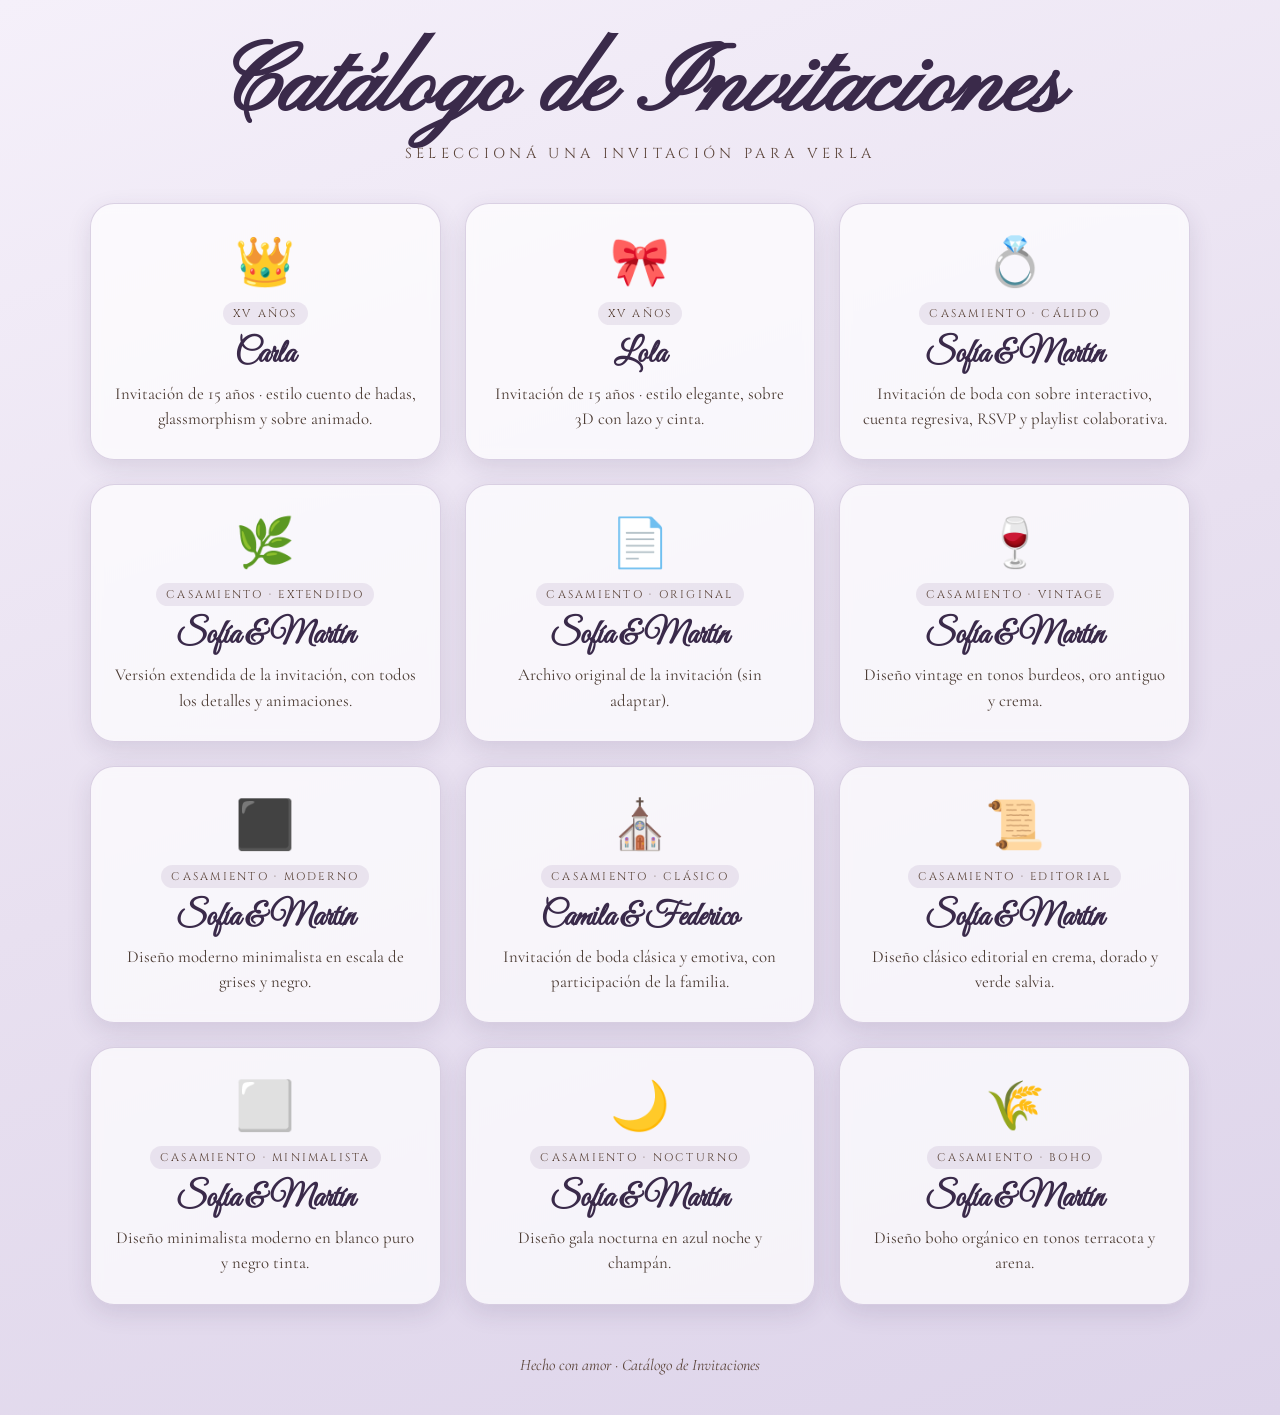
==== index.html @ 622fd45f "se agregaron mas invitaciones" ====
<!DOCTYPE html>
<html lang="es">
<head>
  <meta charset="UTF-8">
  <meta name="viewport" content="width=device-width, initial-scale=1.0">
  <title>Catálogo de Invitaciones</title>
  <link rel="preconnect" href="https://fonts.googleapis.com">
  <link rel="preconnect" href="https://fonts.gstatic.com" crossorigin>
  <link href="https://fonts.googleapis.com/css2?family=Cinzel:wght@400;600&family=Cormorant+Garamond:ital,wght@0,400;0,600;1,400&family=Great+Vibes&family=Montserrat:wght@300;400;500;600&family=Pinyon+Script&display=swap" rel="stylesheet">
  <style>
    * { box-sizing: border-box; margin: 0; padding: 0; }
    body {
      font-family: 'Montserrat', sans-serif;
      min-height: 100vh;
      background: linear-gradient(160deg, #f5f0fa 0%, #e8e0f0 50%, #ddd4ea 100%);
      color: #2b211d;
      padding: 40px 20px;
    }
    header { text-align: center; margin-bottom: 40px; }
    header h1 {
      font-family: 'Pinyon Script', cursive;
      font-size: clamp(3rem, 12vw, 6rem);
      color: #3a2a4a;
      line-height: 1;
    }
    header p {
      font-family: 'Cinzel', serif;
      letter-spacing: 0.3em;
      text-transform: uppercase;
      color: #5a4338;
      margin-top: 8px;
      font-size: 0.9rem;
    }
    .grid {
      display: grid;
      grid-template-columns: repeat(auto-fit, minmax(260px, 1fr));
      gap: 24px;
      max-width: 1100px;
      margin: 0 auto;
    }
    .card {
      background: rgba(255,255,255,0.7);
      backdrop-filter: blur(6px);
      border: 1px solid rgba(120,90,150,0.25);
      border-radius: 24px;
      padding: 28px 22px;
      text-align: center;
      text-decoration: none;
      color: inherit;
      transition: transform 0.25s ease, box-shadow 0.25s ease;
      box-shadow: 0 8px 24px rgba(60,40,80,0.12);
    }
    .card:hover {
      transform: translateY(-6px);
      box-shadow: 0 16px 36px rgba(60,40,80,0.2);
    }
    .card .emoji { font-size: 3rem; margin-bottom: 12px; }
    .card h2 {
      font-family: 'Great Vibes', cursive;
      font-size: 2rem;
      color: #3a2a4a;
      margin-bottom: 6px;
    }
    .card .tag {
      display: inline-block;
      font-family: 'Cinzel', serif;
      font-size: 0.7rem;
      letter-spacing: 0.2em;
      text-transform: uppercase;
      padding: 4px 10px;
      border-radius: 12px;
      background: rgba(120,90,150,0.12);
      color: #5a4338;
      margin-bottom: 10px;
    }
    .card p {
      font-family: 'Cormorant Garamond', serif;
      font-size: 1.05rem;
      line-height: 1.5;
      color: #4a3a32;
    }
    footer {
      text-align: center;
      margin-top: 50px;
      font-family: 'Cormorant Garamond', serif;
      font-style: italic;
      color: #5a4338;
    }
  </style>
</head>
<body>
  <header>
    <h1>Catálogo de Invitaciones</h1>
    <p>Seleccioná una invitación para verla</p>
  </header>

  <div class="grid">
    <a class="card" href="xvcarla-main/index.html">
      <div class="emoji">👑</div>
      <span class="tag">XV Años</span>
      <h2>Carla</h2>
      <p>Invitación de 15 años · estilo cuento de hadas, glassmorphism y sobre animado.</p>
    </a>

    <a class="card" href="xvlola-master/index.html">
      <div class="emoji">🎀</div>
      <span class="tag">XV Años</span>
      <h2>Lola</h2>
      <p>Invitación de 15 años · estilo elegante, sobre 3D con lazo y cinta.</p>
    </a>

    <a class="card" href="casamiento-calido/index.html">
      <div class="emoji">💍</div>
      <span class="tag">Casamiento · Cálido</span>
      <h2>Sofía &amp; Martín</h2>
      <p>Invitación de boda con sobre interactivo, cuenta regresiva, RSVP y playlist colaborativa.</p>
    </a>

    <a class="card" href="casamiento-extendido/index.html">
      <div class="emoji">🌿</div>
      <span class="tag">Casamiento · Extendido</span>
      <h2>Sofía &amp; Martín</h2>
      <p>Versión extendida de la invitación, con todos los detalles y animaciones.</p>
    </a>

    <a class="card" href="casamiento-extendido/invitaci_n_de_casamiento_sof_a_mart_n.html">
      <div class="emoji">📄</div>
      <span class="tag">Casamiento · Original</span>
      <h2>Sofía &amp; Martín</h2>
      <p>Archivo original de la invitación (sin adaptar).</p>
    </a>

    <a class="card" href="casamiento-vintage/index.html">
      <div class="emoji">🍷</div>
      <span class="tag">Casamiento · Vintage</span>
      <h2>Sofía &amp; Martín</h2>
      <p>Diseño vintage en tonos burdeos, oro antiguo y crema.</p>
    </a>

    <a class="card" href="casamiento-moderno/index.html">
      <div class="emoji">⬛</div>
      <span class="tag">Casamiento · Moderno</span>
      <h2>Sofía &amp; Martín</h2>
      <p>Diseño moderno minimalista en escala de grises y negro.</p>
    </a>

    <a class="card" href="casamiento-clasico/index.html">
      <div class="emoji">⛪</div>
      <span class="tag">Casamiento · Clásico</span>
      <h2>Camila &amp; Federico</h2>
      <p>Invitación de boda clásica y emotiva, con participación de la familia.</p>
    </a>
    <a class="card" href="casamiento-editorial/index.html">
      <div class="emoji">📜</div>
      <span class="tag">Casamiento · Editorial</span>
      <h2>Sofía &amp; Martín</h2>
      <p>Diseño clásico editorial en crema, dorado y verde salvia.</p>
    </a>

    <a class="card" href="casamiento-minimalista/index.html">
      <div class="emoji">⬜</div>
      <span class="tag">Casamiento · Minimalista</span>
      <h2>Sofía &amp; Martín</h2>
      <p>Diseño minimalista moderno en blanco puro y negro tinta.</p>
    </a>

    <a class="card" href="casamiento-nocturno/index.html">
      <div class="emoji">🌙</div>
      <span class="tag">Casamiento · Nocturno</span>
      <h2>Sofía &amp; Martín</h2>
      <p>Diseño gala nocturna en azul noche y champán.</p>
    </a>

    <a class="card" href="casamiento-boho/index.html">
      <div class="emoji">🌾</div>
      <span class="tag">Casamiento · Boho</span>
      <h2>Sofía &amp; Martín</h2>
      <p>Diseño boho orgánico en tonos terracota y arena.</p>
    </a>

  </div>

  <footer>
    Hecho con amor · Catálogo de Invitaciones
  </footer>
</body>
</html>
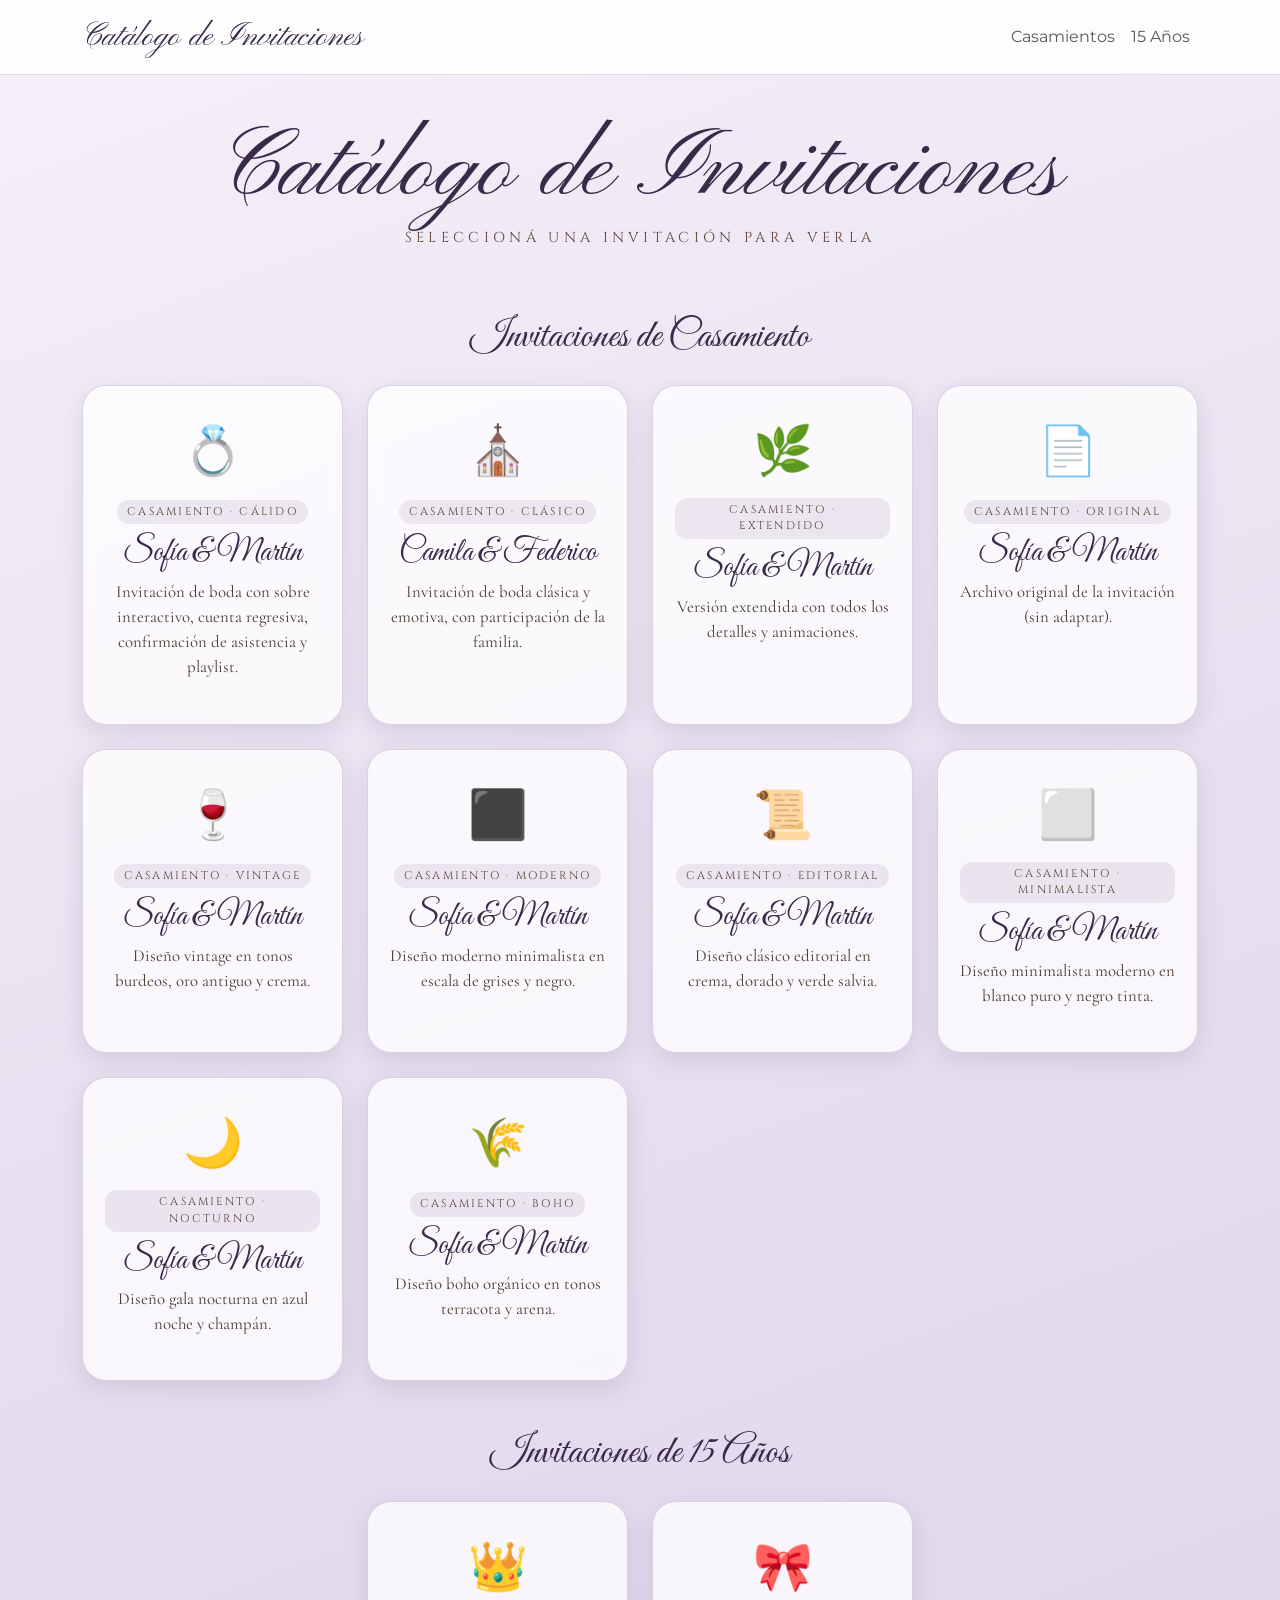
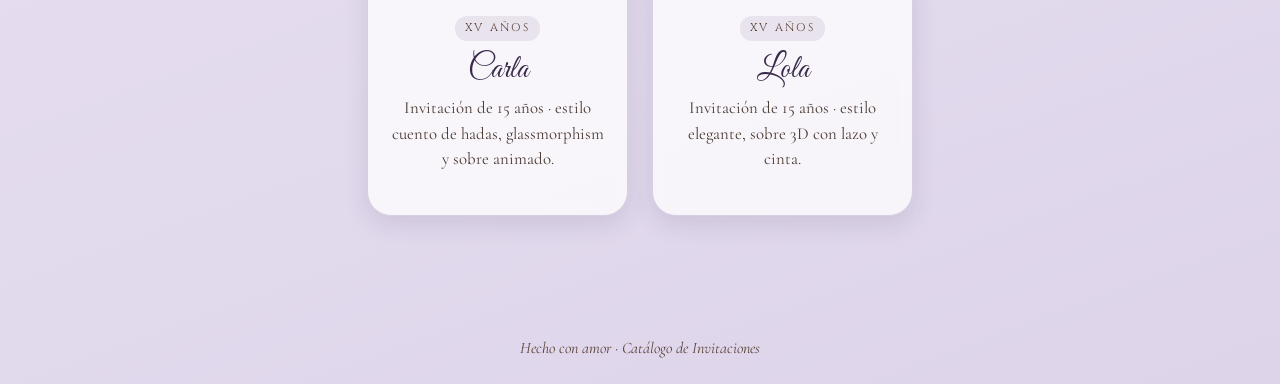
==== commit 645ee82c: "se agregaron mas invitaciones" ====
--- a/index.html
+++ b/index.html
@@ -4,42 +4,38 @@
   <meta charset="UTF-8">
   <meta name="viewport" content="width=device-width, initial-scale=1.0">
   <title>Catálogo de Invitaciones</title>
+  <link href="https://cdn.jsdelivr.net/npm/bootstrap@5.3.3/dist/css/bootstrap.min.css" rel="stylesheet">
   <link rel="preconnect" href="https://fonts.googleapis.com">
   <link rel="preconnect" href="https://fonts.gstatic.com" crossorigin>
   <link href="https://fonts.googleapis.com/css2?family=Cinzel:wght@400;600&family=Cormorant+Garamond:ital,wght@0,400;0,600;1,400&family=Great+Vibes&family=Montserrat:wght@300;400;500;600&family=Pinyon+Script&display=swap" rel="stylesheet">
   <style>
-    * { box-sizing: border-box; margin: 0; padding: 0; }
     body {
       font-family: 'Montserrat', sans-serif;
-      min-height: 100vh;
       background: linear-gradient(160deg, #f5f0fa 0%, #e8e0f0 50%, #ddd4ea 100%);
       color: #2b211d;
-      padding: 40px 20px;
-    }
-    header { text-align: center; margin-bottom: 40px; }
-    header h1 {
+      min-height: 100vh;
+    }
+    .hero-title {
       font-family: 'Pinyon Script', cursive;
       font-size: clamp(3rem, 12vw, 6rem);
       color: #3a2a4a;
       line-height: 1;
     }
-    header p {
+    .hero-sub {
       font-family: 'Cinzel', serif;
       letter-spacing: 0.3em;
       text-transform: uppercase;
       color: #5a4338;
-      margin-top: 8px;
       font-size: 0.9rem;
     }
-    .grid {
-      display: grid;
-      grid-template-columns: repeat(auto-fit, minmax(260px, 1fr));
-      gap: 24px;
-      max-width: 1100px;
-      margin: 0 auto;
+    .section-title {
+      font-family: 'Great Vibes', cursive;
+      font-size: 2.5rem;
+      color: #3a2a4a;
+      margin-bottom: 1.5rem;
     }
     .card {
-      background: rgba(255,255,255,0.7);
+      background: rgba(255,255,255,0.75);
       backdrop-filter: blur(6px);
       border: 1px solid rgba(120,90,150,0.25);
       border-radius: 24px;
@@ -49,10 +45,13 @@
       color: inherit;
       transition: transform 0.25s ease, box-shadow 0.25s ease;
       box-shadow: 0 8px 24px rgba(60,40,80,0.12);
+      display: block;
+      height: 100%;
     }
     .card:hover {
       transform: translateY(-6px);
       box-shadow: 0 16px 36px rgba(60,40,80,0.2);
+      color: inherit;
     }
     .card .emoji { font-size: 3rem; margin-bottom: 12px; }
     .card h2 {
@@ -79,9 +78,12 @@
       line-height: 1.5;
       color: #4a3a32;
     }
+    .navbar-brand {
+      font-family: 'Pinyon Script', cursive;
+      font-size: 2rem;
+      color: #3a2a4a !important;
+    }
     footer {
-      text-align: center;
-      margin-top: 50px;
       font-family: 'Cormorant Garamond', serif;
       font-style: italic;
       color: #5a4338;
@@ -89,99 +91,145 @@
   </style>
 </head>
 <body>
-  <header>
-    <h1>Catálogo de Invitaciones</h1>
-    <p>Seleccioná una invitación para verla</p>
-  </header>
-
-  <div class="grid">
-    <a class="card" href="xvcarla-main/index.html">
-      <div class="emoji">👑</div>
-      <span class="tag">XV Años</span>
-      <h2>Carla</h2>
-      <p>Invitación de 15 años · estilo cuento de hadas, glassmorphism y sobre animado.</p>
-    </a>
-
-    <a class="card" href="xvlola-master/index.html">
-      <div class="emoji">🎀</div>
-      <span class="tag">XV Años</span>
-      <h2>Lola</h2>
-      <p>Invitación de 15 años · estilo elegante, sobre 3D con lazo y cinta.</p>
-    </a>
-
-    <a class="card" href="casamiento-calido/index.html">
-      <div class="emoji">💍</div>
-      <span class="tag">Casamiento · Cálido</span>
-      <h2>Sofía &amp; Martín</h2>
-      <p>Invitación de boda con sobre interactivo, cuenta regresiva, RSVP y playlist colaborativa.</p>
-    </a>
-
-    <a class="card" href="casamiento-extendido/index.html">
-      <div class="emoji">🌿</div>
-      <span class="tag">Casamiento · Extendido</span>
-      <h2>Sofía &amp; Martín</h2>
-      <p>Versión extendida de la invitación, con todos los detalles y animaciones.</p>
-    </a>
-
-    <a class="card" href="casamiento-extendido/invitaci_n_de_casamiento_sof_a_mart_n.html">
-      <div class="emoji">📄</div>
-      <span class="tag">Casamiento · Original</span>
-      <h2>Sofía &amp; Martín</h2>
-      <p>Archivo original de la invitación (sin adaptar).</p>
-    </a>
-
-    <a class="card" href="casamiento-vintage/index.html">
-      <div class="emoji">🍷</div>
-      <span class="tag">Casamiento · Vintage</span>
-      <h2>Sofía &amp; Martín</h2>
-      <p>Diseño vintage en tonos burdeos, oro antiguo y crema.</p>
-    </a>
-
-    <a class="card" href="casamiento-moderno/index.html">
-      <div class="emoji">⬛</div>
-      <span class="tag">Casamiento · Moderno</span>
-      <h2>Sofía &amp; Martín</h2>
-      <p>Diseño moderno minimalista en escala de grises y negro.</p>
-    </a>
-
-    <a class="card" href="casamiento-clasico/index.html">
-      <div class="emoji">⛪</div>
-      <span class="tag">Casamiento · Clásico</span>
-      <h2>Camila &amp; Federico</h2>
-      <p>Invitación de boda clásica y emotiva, con participación de la familia.</p>
-    </a>
-    <a class="card" href="casamiento-editorial/index.html">
-      <div class="emoji">📜</div>
-      <span class="tag">Casamiento · Editorial</span>
-      <h2>Sofía &amp; Martín</h2>
-      <p>Diseño clásico editorial en crema, dorado y verde salvia.</p>
-    </a>
-
-    <a class="card" href="casamiento-minimalista/index.html">
-      <div class="emoji">⬜</div>
-      <span class="tag">Casamiento · Minimalista</span>
-      <h2>Sofía &amp; Martín</h2>
-      <p>Diseño minimalista moderno en blanco puro y negro tinta.</p>
-    </a>
-
-    <a class="card" href="casamiento-nocturno/index.html">
-      <div class="emoji">🌙</div>
-      <span class="tag">Casamiento · Nocturno</span>
-      <h2>Sofía &amp; Martín</h2>
-      <p>Diseño gala nocturna en azul noche y champán.</p>
-    </a>
-
-    <a class="card" href="casamiento-boho/index.html">
-      <div class="emoji">🌾</div>
-      <span class="tag">Casamiento · Boho</span>
-      <h2>Sofía &amp; Martín</h2>
-      <p>Diseño boho orgánico en tonos terracota y arena.</p>
-    </a>
-
+
+<nav class="navbar navbar-expand-lg sticky-top" style="background: rgba(255,255,255,0.85); backdrop-filter: blur(6px); border-bottom: 1px solid rgba(120,90,150,0.2);">
+  <div class="container">
+    <a class="navbar-brand" href="#">Catálogo de Invitaciones</a>
+    <button class="navbar-toggler" type="button" data-bs-toggle="collapse" data-bs-target="#navMenu">
+      <span class="navbar-toggler-icon"></span>
+    </button>
+    <div class="collapse navbar-collapse" id="navMenu">
+      <ul class="navbar-nav ms-auto">
+        <li class="nav-item"><a class="nav-link" href="#casamientos">Casamientos</a></li>
+        <li class="nav-item"><a class="nav-link" href="#quince">15 Años</a></li>
+      </ul>
+    </div>
   </div>
-
-  <footer>
-    Hecho con amor · Catálogo de Invitaciones
-  </footer>
+</nav>
+
+<header class="text-center py-5">
+  <div class="container">
+    <h1 class="hero-title">Catálogo de Invitaciones</h1>
+    <p class="hero-sub mt-2">Seleccioná una invitación para verla</p>
+  </div>
+</header>
+
+<main class="container pb-5">
+
+  <section id="casamientos" class="mb-5">
+    <h2 class="section-title text-center">Invitaciones de Casamiento</h2>
+    <div class="row g-4">
+      <div class="col-sm-6 col-lg-4 col-xl-3">
+        <a class="card" href="casamiento-calido/index.html">
+          <div class="emoji">💍</div>
+          <span class="tag">Casamiento · Cálido</span>
+          <h2>Sofía &amp; Martín</h2>
+          <p>Invitación de boda con sobre interactivo, cuenta regresiva, confirmación de asistencia y playlist.</p>
+        </a>
+      </div>
+      <div class="col-sm-6 col-lg-4 col-xl-3">
+        <a class="card" href="casamiento-clasico/index.html">
+          <div class="emoji">⛪</div>
+          <span class="tag">Casamiento · Clásico</span>
+          <h2>Camila &amp; Federico</h2>
+          <p>Invitación de boda clásica y emotiva, con participación de la familia.</p>
+        </a>
+      </div>
+      <div class="col-sm-6 col-lg-4 col-xl-3">
+        <a class="card" href="casamiento-extendido/index.html">
+          <div class="emoji">🌿</div>
+          <span class="tag">Casamiento · Extendido</span>
+          <h2>Sofía &amp; Martín</h2>
+          <p>Versión extendida con todos los detalles y animaciones.</p>
+        </a>
+      </div>
+      <div class="col-sm-6 col-lg-4 col-xl-3">
+        <a class="card" href="casamiento-extendido/invitaci_n_de_casamiento_sof_a_mart_n.html">
+          <div class="emoji">📄</div>
+          <span class="tag">Casamiento · Original</span>
+          <h2>Sofía &amp; Martín</h2>
+          <p>Archivo original de la invitación (sin adaptar).</p>
+        </a>
+      </div>
+      <div class="col-sm-6 col-lg-4 col-xl-3">
+        <a class="card" href="casamiento-vintage/index.html">
+          <div class="emoji">🍷</div>
+          <span class="tag">Casamiento · Vintage</span>
+          <h2>Sofía &amp; Martín</h2>
+          <p>Diseño vintage en tonos burdeos, oro antiguo y crema.</p>
+        </a>
+      </div>
+      <div class="col-sm-6 col-lg-4 col-xl-3">
+        <a class="card" href="casamiento-moderno/index.html">
+          <div class="emoji">⬛</div>
+          <span class="tag">Casamiento · Moderno</span>
+          <h2>Sofía &amp; Martín</h2>
+          <p>Diseño moderno minimalista en escala de grises y negro.</p>
+        </a>
+      </div>
+      <div class="col-sm-6 col-lg-4 col-xl-3">
+        <a class="card" href="casamiento-editorial/index.html">
+          <div class="emoji">📜</div>
+          <span class="tag">Casamiento · Editorial</span>
+          <h2>Sofía &amp; Martín</h2>
+          <p>Diseño clásico editorial en crema, dorado y verde salvia.</p>
+        </a>
+      </div>
+      <div class="col-sm-6 col-lg-4 col-xl-3">
+        <a class="card" href="casamiento-minimalista/index.html">
+          <div class="emoji">⬜</div>
+          <span class="tag">Casamiento · Minimalista</span>
+          <h2>Sofía &amp; Martín</h2>
+          <p>Diseño minimalista moderno en blanco puro y negro tinta.</p>
+        </a>
+      </div>
+      <div class="col-sm-6 col-lg-4 col-xl-3">
+        <a class="card" href="casamiento-nocturno/index.html">
+          <div class="emoji">🌙</div>
+          <span class="tag">Casamiento · Nocturno</span>
+          <h2>Sofía &amp; Martín</h2>
+          <p>Diseño gala nocturna en azul noche y champán.</p>
+        </a>
+      </div>
+      <div class="col-sm-6 col-lg-4 col-xl-3">
+        <a class="card" href="casamiento-boho/index.html">
+          <div class="emoji">🌾</div>
+          <span class="tag">Casamiento · Boho</span>
+          <h2>Sofía &amp; Martín</h2>
+          <p>Diseño boho orgánico en tonos terracota y arena.</p>
+        </a>
+      </div>
+    </div>
+  </section>
+
+  <section id="quince" class="mb-5">
+    <h2 class="section-title text-center">Invitaciones de 15 Años</h2>
+    <div class="row g-4 justify-content-center">
+      <div class="col-sm-6 col-lg-4 col-xl-3">
+        <a class="card" href="xvcarla-main/index.html">
+          <div class="emoji">👑</div>
+          <span class="tag">XV Años</span>
+          <h2>Carla</h2>
+          <p>Invitación de 15 años · estilo cuento de hadas, glassmorphism y sobre animado.</p>
+        </a>
+      </div>
+      <div class="col-sm-6 col-lg-4 col-xl-3">
+        <a class="card" href="xvlola-master/index.html">
+          <div class="emoji">🎀</div>
+          <span class="tag">XV Años</span>
+          <h2>Lola</h2>
+          <p>Invitación de 15 años · estilo elegante, sobre 3D con lazo y cinta.</p>
+        </a>
+      </div>
+    </div>
+  </section>
+
+</main>
+
+<footer class="text-center py-4">
+  Hecho con amor · Catálogo de Invitaciones
+</footer>
+
+<script src="https://cdn.jsdelivr.net/npm/bootstrap@5.3.3/dist/js/bootstrap.bundle.min.js"></script>
 </body>
 </html>
